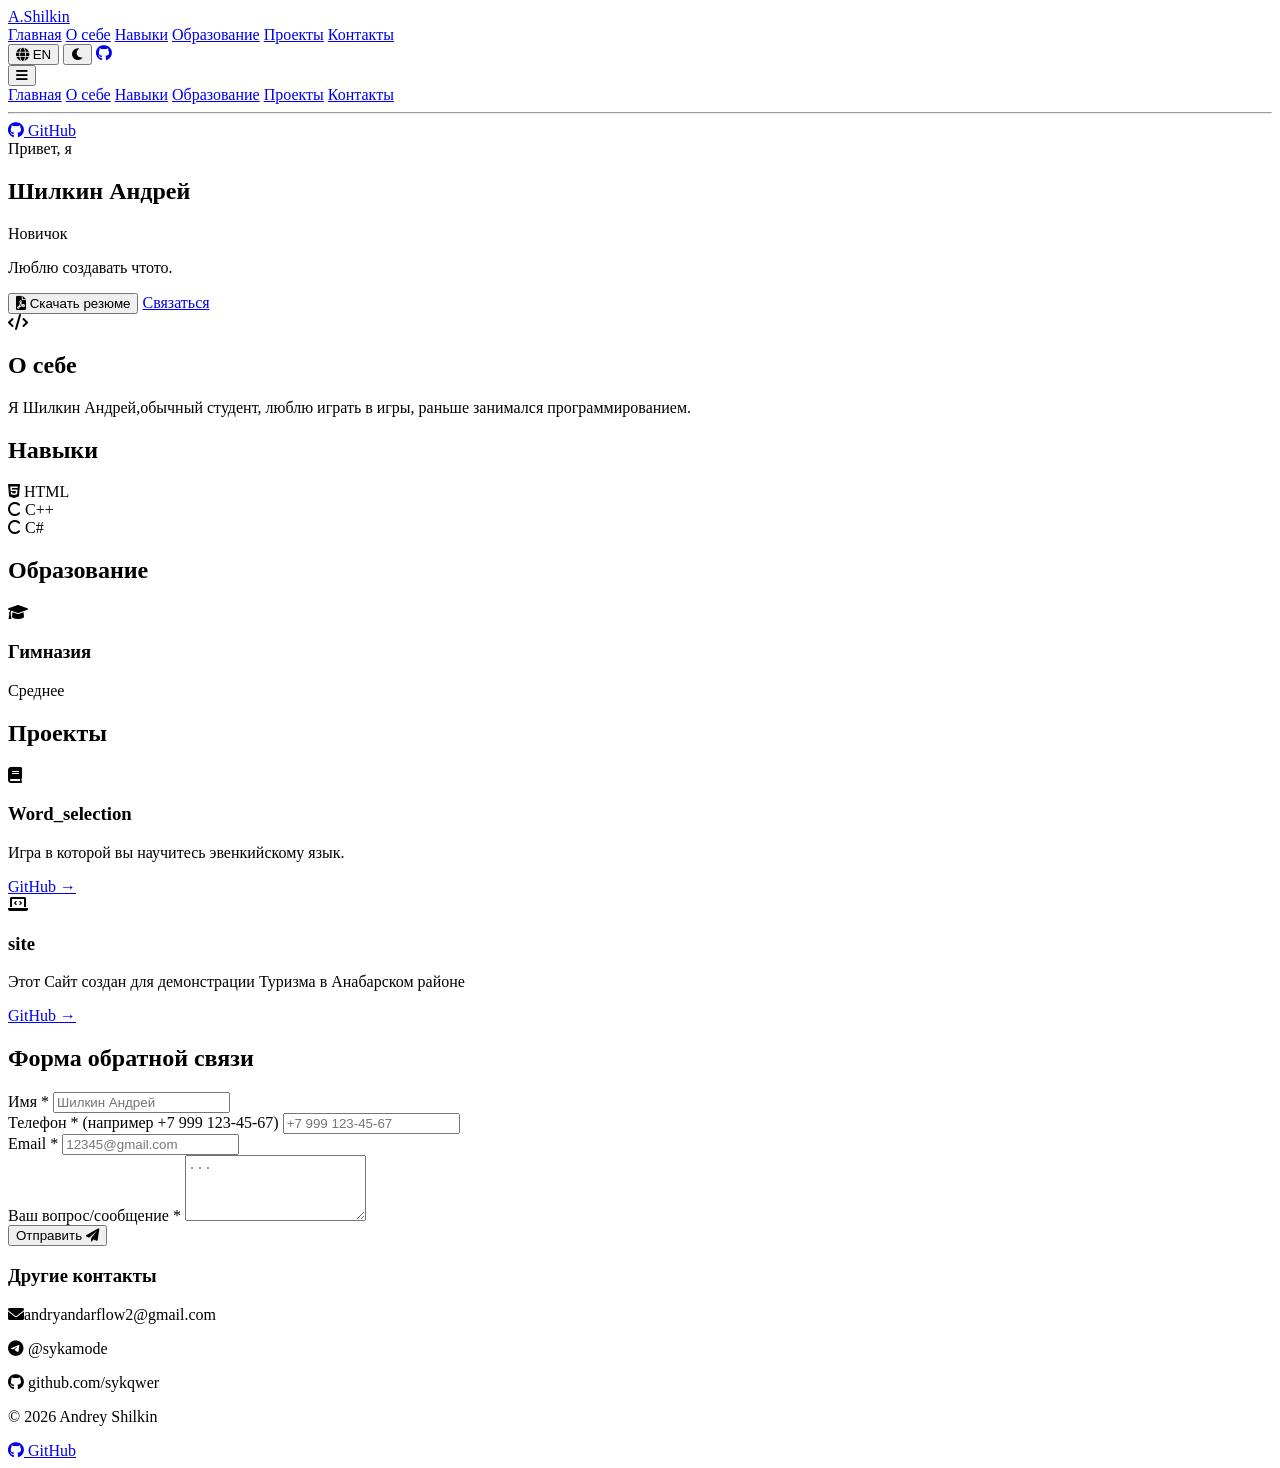
==== index.html @ fe5ea73e "Add files via upload" ====
<!DOCTYPE html>
<html lang="ru">
<head>
    <meta charset="UTF-8">
    <meta name="viewport" content="width=device-width, initial-scale=1.0, viewport-fit=cover">
    <title> Портфолио</title>
    <meta name="description" content="Портфолио Шилкина Андрея">
    <!-- Font Awesome 6 (free icons) -->
    <link rel="stylesheet" href="https://cdnjs.cloudflare.com/ajax/libs/font-awesome/6.0.0-beta3/css/all.min.css">
    <!-- Google Fonts: Inter modern sans -->
    <link href="https://fonts.googleapis.com/css2?family=Inter:opsz,wght@14..32,300;14..32,400;14..32,500;14..32,600;14..32,700&display=swap" rel="stylesheet">
    <link rel="stylesheet" href="css/style.css">
    <link rel="shortcut icon" href="data:image/svg+xml,%3Csvg xmlns='http://www.w3.org/2000/svg' viewBox='0 0 100 100'%3E%3Crect width='100' height='100' fill='%233b82f6'/%3E%3Ctext x='50' y='68' font-size='70' text-anchor='middle' fill='white' font-weight='bold'%3EA%3C/text%3E%3C/svg%3E" type="image/svg+xml">
</head>
<body class="light-mode">
    <!-- Header / Navigation -->
    <header class="header">
        <div class="container header-container">
            <a href="index.html" class="logo">A.Shilkin</a>
            <nav class="nav-links">
                <a href="#home">Главная</a>
                <a href="#about">О себе</a>
                <a href="#skills">Навыки</a>
                <a href="#education">Образование</a>
                <a href="#projects">Проекты</a>
                <a href="#contact">Контакты</a>
            </nav>
            <div class="header-controls">
                <!-- Language Toggle -->
                <button class="icon-btn" id="langToggle" aria-label="Switch language">
                    <i class="fas fa-globe"></i> <span id="langLabel">EN</span>
                </button>
                <!-- Theme Toggle -->
                <button class="icon-btn" id="themeToggle" aria-label="Switch theme">
                    <i class="fas fa-moon"></i>
                </button>
                <!-- GitHub link (mandatory) -->
                <a href="https://github.com/sykqwer" target="_blank" class="icon-btn github-header" aria-label="GitHub">
                    <i class="fab fa-github"></i>
                </a>
            </div>
            <!-- Mobile menu button -->
            <button class="mobile-menu-btn" id="mobileMenuBtn" aria-label="Menu">
                <i class="fas fa-bars"></i>
            </button>
        </div>
        <!-- Mobile nav -->
        <div class="mobile-nav" id="mobileNav">
            <a href="#home">Главная</a>
            <a href="#about">О себе</a>
            <a href="#skills">Навыки</a>
            <a href="#education">Образование</a>
            <a href="#projects">Проекты</a>
            <a href="#contact">Контакты</a>
            <hr>
            <a href="https://github.com/sykqwer" target="_blank"><i class="fab fa-github"></i> GitHub</a>
        </div>
    </header>

    <main>
        <!-- Hero / Home section -->
        <section id="home" class="section hero">
            <div class="container hero-grid">
                <div class="hero-content">
                    <span class="hero-badge" data-en="Hello, I'm" data-ru="Привет, я">Привет, я</span>
                    <h1 class="hero-title">Шилкин Андрей</h1>
                    <p class="hero-subtitle" data-en="beginner" data-ru="Новичок">Новичок</p>
                    <p class="hero-desc" data-en="I love to create something." data-ru="Люблю создавать чтото.">Люблю создавать чтото.</p>
                    <div class="hero-buttons">
                        <button id="downloadPdfBtn" class="btn btn-primary"><i class="fas fa-file-pdf"></i> <span data-en="Download CV" data-ru="Скачать резюме">Скачать резюме</span></button>
                        <a href="#contact" class="btn btn-outline"><span data-en="Contact me" data-ru="Связаться">Связаться</span></a>
                    </div>
                </div>
                <div class="hero-avatar">
                    <div class="avatar-circle">
                        <i class="fas fa-code"></i>
                    </div>
                </div>
            </div>
        </section>

        <!-- About Section -->
        <section id="about" class="section">
            <div class="container">
                <h2 class="section-title" data-en="About me" data-ru="О себе">О себе</h2>
                <div class="about-card">
                    <p data-en="I'm Andrey Shilkin, an ordinary student. I love playing games and used to do programming." data-ru="Я Шилкин Андрей,обычный студент, люблю играть в игры, раньше занимался программированием. ">Я Шилкин Андрей,обычный студент, люблю играть в игры, раньше занимался программированием.</p>
                    <p class="about-detail" data-en="" data-ru=""></p>
                </div>
            </div>
        </section>

        <!-- Skills Section -->
        <section id="skills" class="section alt-bg">
            <div class="container">
                <h2 class="section-title" data-en="Tech Skills" data-ru="Навыки">Навыки</h2>
                <div class="skills-grid">
                    <div class="skill-card"><i class="fab fa-html5"></i> HTML <span></span><div><div ></div></div></div>
                    <div class="skill-card"><i class="fab fa-c"></i> С++ <span></span><div><div></div></div></div>
                    <div class="skill-card"><i class="fab fa-c"></i> С# <span></span><div><div></div></div></div>
                    
                </div>
            </div>
        </section>

        <!-- Education Section -->
        <section id="education" class="section">
            <div class="container">
                <h2 class="section-title" data-en="Education " data-ru="Образование ">Образование </h2>
                <div class="edu-list">
                    <div class="edu-item"><i class="fas fa-graduation-cap"></i><div><h3 data-en="Gymnasium" data-ru="Гимназия">Гимназия</h3><p data-en="Average" data-ru="Среднее">Среднее</p></div></div>
                    
                </div>
            </div>
        </section>

        <!-- Projects Section -->
        <section id="projects" class="section alt-bg">
            <div class="container">
                <h2 class="section-title" data-en="Featured Projects" data-ru="Проекты">Проекты</h2>
                <div class="projects-grid">
                    <div class="project-card"><i class="fas fa-book"></i><h3>Word_selection</h3><p data-en="A game in which you will learn the Evenki language" data-ru=" Игра в которой вы научитесь эвенкийскому языку.">Игра в которой вы научитесь эвенкийскому язык.</p><a href="https://github.com/sykqwer/Word-selection/tree/main" class="project-link">GitHub →</a></div>
                    <div class="project-card"><i class="fas fa-laptop-code "></i><h3>site</h3><p data-en="This site is created to showcase Tourism in the Anabar region." data-ru="Этот Сайт создан для демонстрации Туризма в Анабарском районе.">Этот Сайт создан для демонстрации Туризма в Анабарском районе</p><a href="https://github.com/sykqwer/site" class="project-link">GitHub →</a></div>
                    
                </div>
            </div>
        </section>

        <!-- Contact & Feedback Form -->
        <section id="contact" class="section">
            <div class="container">
                <h2 class="section-title" data-en="Contact & Feedback" data-ru="Форма обратной связи">Форма обратной связи</h2>
                <div class="contact-wrapper">
                    <form id="feedbackForm" class="contact-form">
                        <div class="form-group">
                            <label for="name" data-en="Full name *" data-ru="Имя *">Имя *</label>
                            <input type="text" id="name" name="name" placeholder="Шилкин Андрей" required>
                            <span class="error-msg" id="nameError"></span>
                        </div>
                        <div class="form-group">
                            <label for="phone" data-en="Phone * (e.g. +7 999 123-45-67)" data-ru="Телефон * (например +7 999 123-45-67)">Телефон * (например +7 999 123-45-67)</label>
                            <input type="tel" id="phone" name="phone" placeholder="+7 999 123-45-67" required>
                            <span class="error-msg" id="phoneError"></span>
                        </div>
                        <div class="form-group">
                            <label for="email" data-en="Email *" data-ru="Email *">Email *</label>
                            <input type="email" id="email" name="email" placeholder="12345@gmail.com" required>
                            <span class="error-msg" id="emailError"></span>
                        </div>
                        <div class="form-group">
                            <label for="message" data-en="Your question / message *" data-ru="Ваш вопрос/сообщение *">Ваш вопрос/сообщение *</label>
                            <textarea id="message" name="message" rows="4" required placeholder="..." ></textarea>
                            <span class="error-msg" id="messageError"></span>
                        </div>
                        <button type="submit" class="btn btn-primary" id="formSubmitBtn"><span data-en="Send message" data-ru="Отправить">Отправить</span> <i class="fas fa-paper-plane"></i></button>
                        <div id="formStatus" class="form-status"></div>
                    </form>
                    <div class="contact-info">
                        <h3 data-en="Other ways to reach me" data-ru="Другие контакты">Другие контакты</h3>
                        <p><i class="fas fa-envelope"></i>andryandarflow2@gmail.com</p>
                        <p><i class="fab fa-telegram"></i> @sykamode</p>
                        <p><i class="fab fa-github"></i> github.com/sykqwer</p>
                    </div>
                </div>
            </div>
        </section>
    </main>

    <footer class="footer">
        <div class="container footer-content">
            <p>© 2026 Andrey Shilkin</p>
            <div class="footer-links">
                <a href="https://github.com/sykqwer" target="_blank"><i class="fab fa-github"></i> GitHub</a>
            </div>
        </div>
    </footer>

    <!-- JS modules -->
    <script src="js/theme.js"></script>
    <script src="js/lang.js"></script>
    <script src="js/form.js"></script>
    <script src="js/pdf.js"></script>
    <script src="js/mobile.js"></script>
</body>
</html>
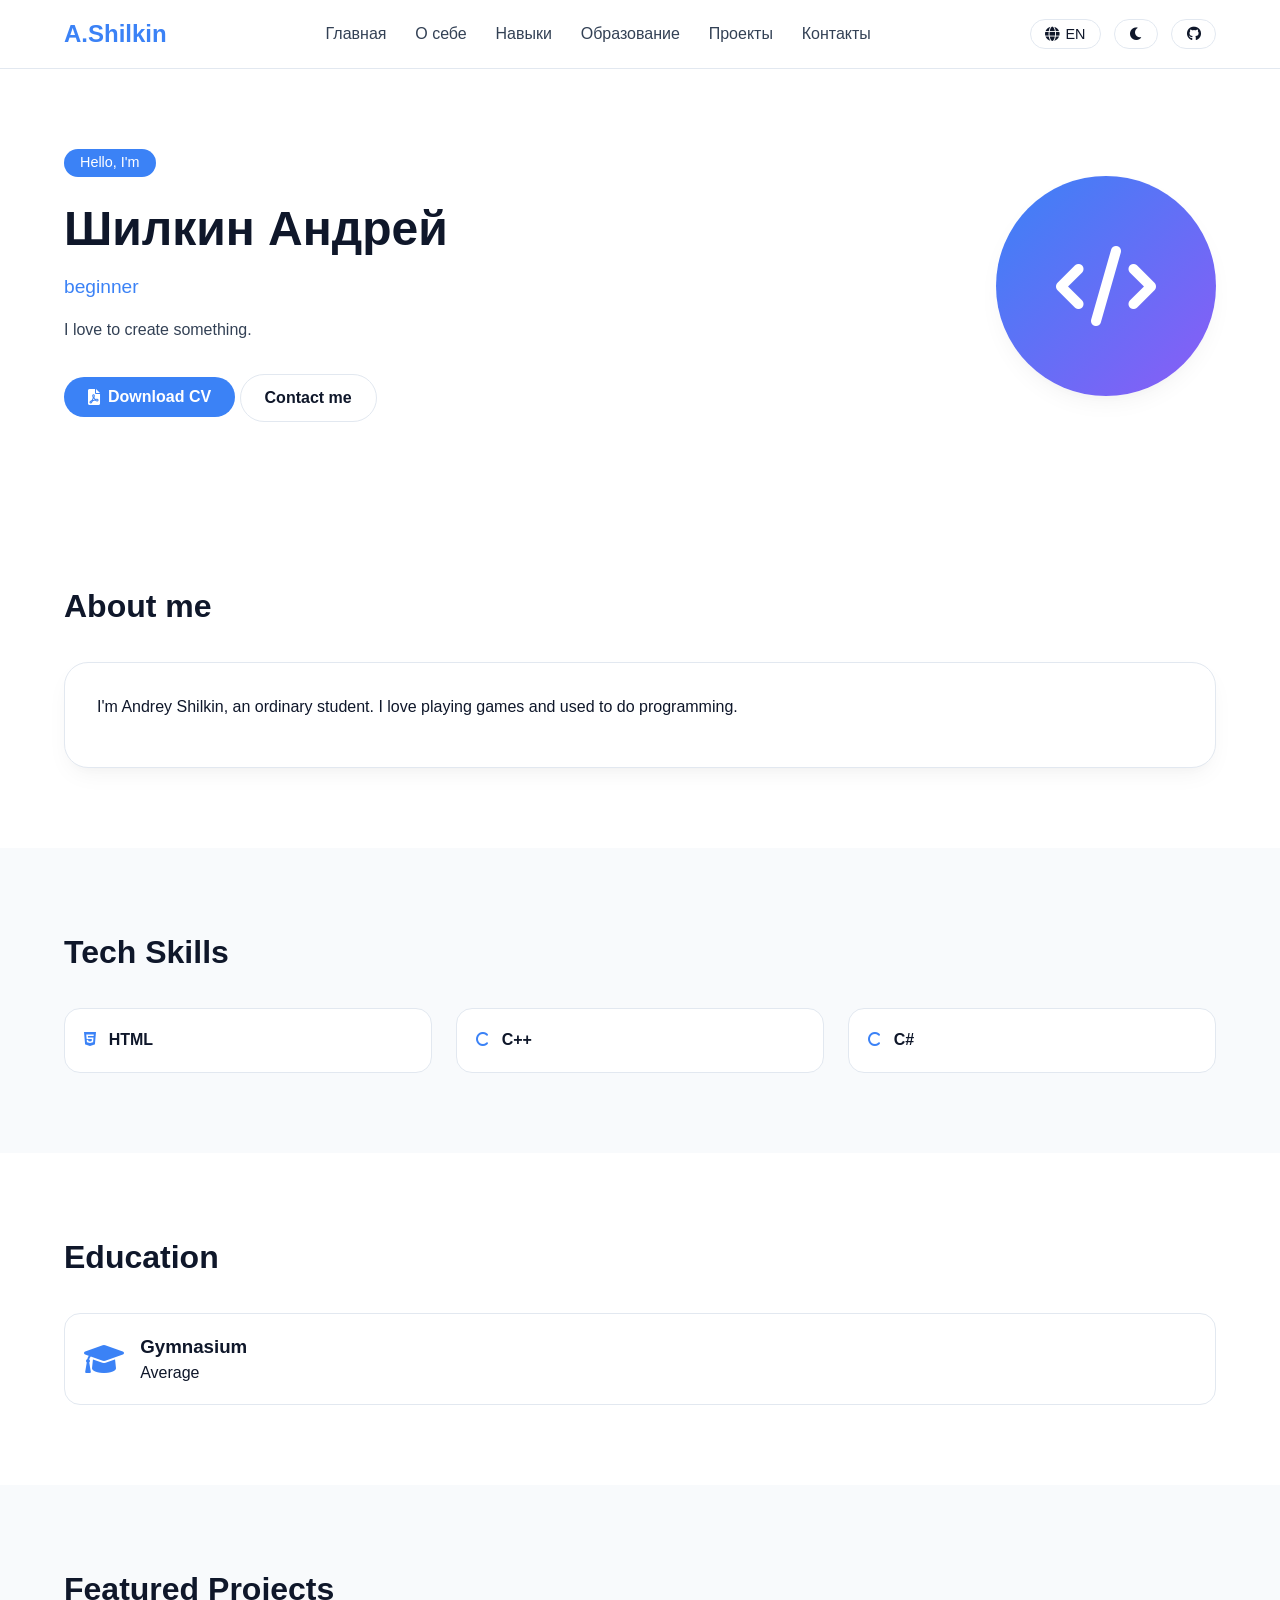
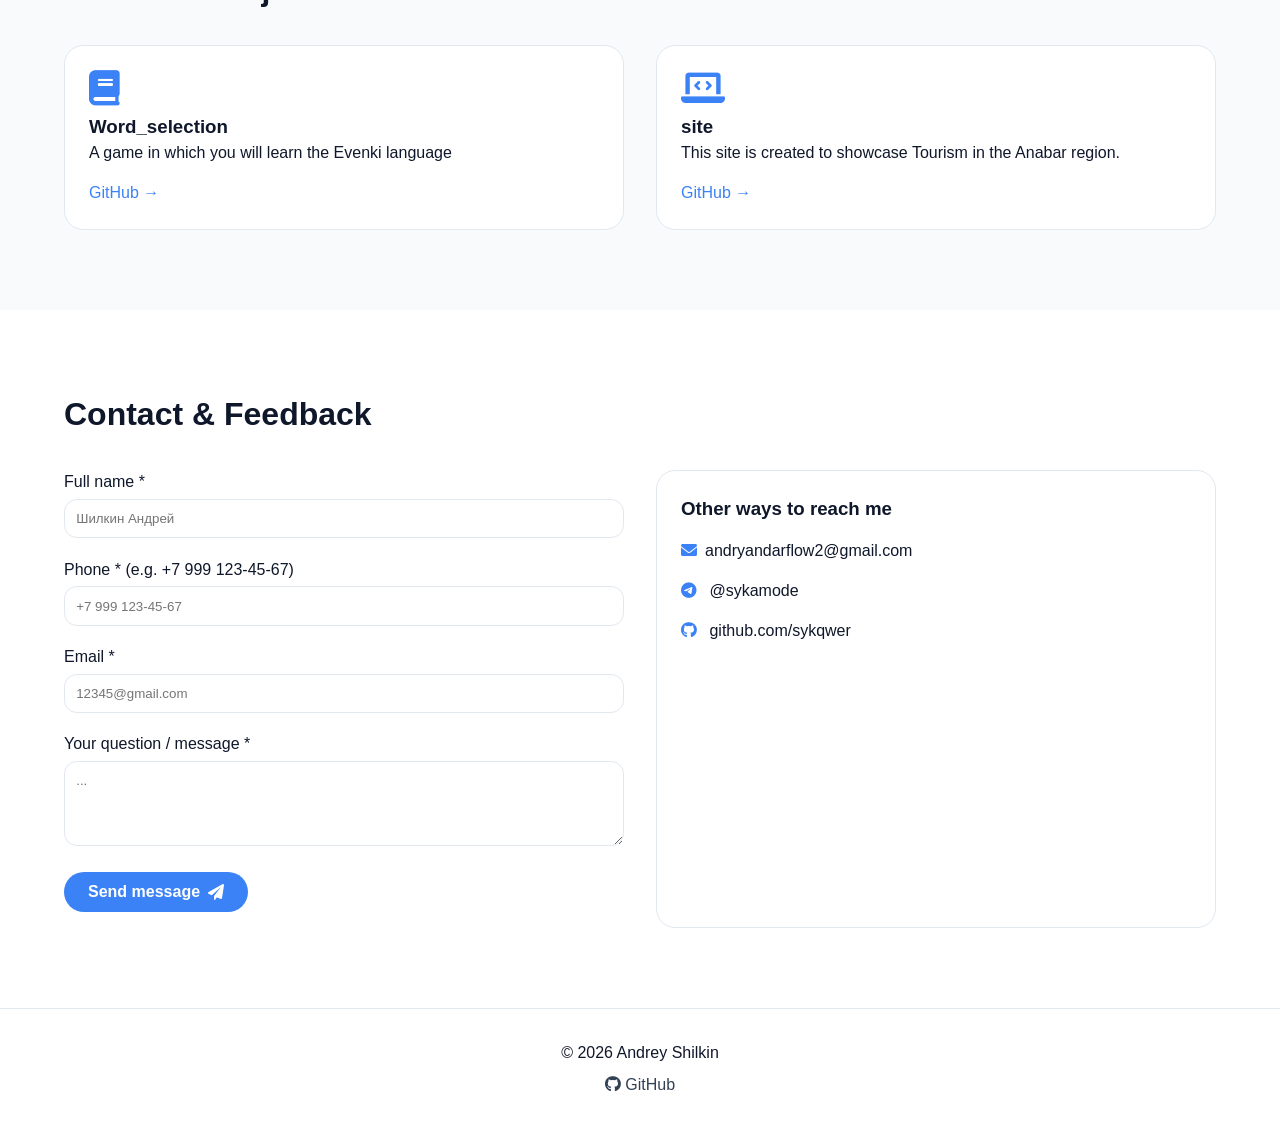
==== commit 2ad98fc3: "Update index.html добавил базовая структура HTML" ====
--- a/index.html
+++ b/index.html
@@ -182,4 +182,4 @@
     <script src="js/pdf.js"></script>
     <script src="js/mobile.js"></script>
 </body>
-</html>+</html>
--- a/css/style.css
+++ b/css/style.css
@@ -0,0 +1,449 @@
+/* css/style.css - ПОЛНОСТЬЮ ИСПРАВЛЕННАЯ ВЕРСИЯ */
+:root {
+    --bg-primary: #ffffff;
+    --bg-secondary: #f8fafc;
+    --text-primary: #0f172a;
+    --text-secondary: #334155;
+    --accent: #3b82f6;
+    --accent-hover: #2563eb;
+    --card-bg: #ffffff;
+    --border: #e2e8f0;
+    --shadow: 0 10px 25px -5px rgba(0,0,0,0.05), 0 8px 10px -6px rgba(0,0,0,0.02);
+    --transition: 0.2s ease;
+    --bg-primary-rgb: 255, 255, 255;
+}
+
+body.dark-mode {
+    --bg-primary: #0f172a;
+    --bg-secondary: #1e293b;
+    --text-primary: #f1f5f9;
+    --text-secondary: #cbd5e1;
+    --card-bg: #1e293b;
+    --border: #334155;
+    --shadow: 0 10px 25px -5px rgba(0,0,0,0.3);
+    --bg-primary-rgb: 15, 23, 42;
+}
+
+* {
+    margin: 0;
+    padding: 0;
+    box-sizing: border-box;
+}
+
+body {
+    font-family: 'Inter', sans-serif;
+    background: var(--bg-primary);
+    color: var(--text-primary);
+    line-height: 1.5;
+    transition: background-color 0.3s ease, color 0.3s ease;
+}
+
+/* Убираем light-mode класс, используем только dark-mode */
+body.light-mode {
+    --bg-primary: #ffffff;
+    --bg-secondary: #f8fafc;
+    --text-primary: #0f172a;
+    --text-secondary: #334155;
+    --card-bg: #ffffff;
+    --border: #e2e8f0;
+    --bg-primary-rgb: 255, 255, 255;
+}
+
+.container {
+    max-width: 1200px;
+    margin: 0 auto;
+    padding: 0 1.5rem;
+}
+
+/* header */
+.header {
+    position: sticky;
+    top: 0;
+    background: var(--bg-primary);
+    border-bottom: 1px solid var(--border);
+    backdrop-filter: blur(8px);
+    background-color: rgba(var(--bg-primary-rgb), 0.95);
+    z-index: 100;
+    padding: 1rem 0;
+}
+.header-container {
+    display: flex;
+    justify-content: space-between;
+    align-items: center;
+    flex-wrap: wrap;
+    gap: 1rem;
+}
+.logo {
+    font-weight: 700;
+    font-size: 1.5rem;
+    color: var(--accent);
+    text-decoration: none;
+}
+.nav-links {
+    display: flex;
+    gap: 1.8rem;
+}
+.nav-links a {
+    text-decoration: none;
+    color: var(--text-secondary);
+    font-weight: 500;
+    transition: color 0.2s;
+}
+.nav-links a:hover {
+    color: var(--accent);
+}
+.header-controls {
+    display: flex;
+    gap: 0.8rem;
+    align-items: center;
+}
+.icon-btn {
+    background: transparent;
+    border: 1px solid var(--border);
+    border-radius: 2rem;
+    padding: 0.4rem 0.9rem;
+    cursor: pointer;
+    color: var(--text-primary);
+    font-size: 0.9rem;
+    transition: 0.2s;
+    display: inline-flex;
+    align-items: center;
+    gap: 0.4rem;
+}
+.icon-btn:hover {
+    background: var(--accent);
+    color: white;
+    border-color: var(--accent);
+}
+.github-header {
+    text-decoration: none;
+}
+.mobile-menu-btn {
+    display: none;
+    background: none;
+    border: none;
+    font-size: 1.5rem;
+    color: var(--text-primary);
+    cursor: pointer;
+}
+.mobile-nav {
+    display: none;
+}
+.section {
+    padding: 5rem 0;
+}
+.alt-bg {
+    background: var(--bg-secondary);
+}
+.section-title {
+    font-size: 2rem;
+    font-weight: 700;
+    margin-bottom: 2rem;
+    position: relative;
+    display: inline-block;
+}
+.hero-grid {
+    display: flex;
+    align-items: center;
+    justify-content: space-between;
+    gap: 2rem;
+    flex-wrap: wrap;
+}
+.hero-content {
+    flex: 1;
+}
+.hero-badge {
+    font-size: 0.9rem;
+    background: var(--accent);
+    color: white;
+    padding: 0.2rem 1rem;
+    border-radius: 2rem;
+    display: inline-block;
+    margin-bottom: 1rem;
+}
+.hero-title {
+    font-size: 3rem;
+    font-weight: 800;
+    margin-bottom: 0.5rem;
+}
+.hero-subtitle {
+    font-size: 1.2rem;
+    color: var(--accent);
+    margin-bottom: 1rem;
+}
+.hero-desc {
+    color: var(--text-secondary);
+    margin-bottom: 2rem;
+    max-width: 500px;
+}
+.btn {
+    padding: 0.7rem 1.5rem;
+    border-radius: 2rem;
+    text-decoration: none;
+    font-weight: 600;
+    display: inline-flex;
+    align-items: center;
+    gap: 0.5rem;
+    transition: 0.2s;
+    cursor: pointer;
+    border: none;
+    font-size: 1rem;
+    font-family: inherit;
+}
+.btn-primary {
+    background: var(--accent);
+    color: white;
+}
+.btn-primary:hover {
+    background: var(--accent-hover);
+    transform: translateY(-2px);
+}
+.btn-outline {
+    border: 1px solid var(--border);
+    background: transparent;
+    color: var(--text-primary);
+}
+.hero-avatar .avatar-circle {
+    width: 220px;
+    height: 220px;
+    background: linear-gradient(135deg, var(--accent), #8b5cf6);
+    border-radius: 50%;
+    display: flex;
+    align-items: center;
+    justify-content: center;
+    font-size: 5rem;
+    color: white;
+    box-shadow: var(--shadow);
+}
+.about-card {
+    background: var(--card-bg);
+    padding: 2rem;
+    border-radius: 1.5rem;
+    box-shadow: var(--shadow);
+    border: 1px solid var(--border);
+}
+.about-detail {
+    margin-top: 1rem;
+    color: var(--text-secondary);
+}
+.skills-grid {
+    display: grid;
+    grid-template-columns: repeat(auto-fit, minmax(260px, 1fr));
+    gap: 1.5rem;
+}
+.skill-card {
+    background: var(--card-bg);
+    padding: 1.2rem;
+    border-radius: 1rem;
+    border: 1px solid var(--border);
+    font-weight: 600;
+}
+.skill-card i {
+    margin-right: 0.5rem;
+    color: var(--accent);
+}
+.skill-bar {
+    margin-top: 0.5rem;
+    background: var(--border);
+    border-radius: 1rem;
+    overflow: hidden;
+}
+.skill-bar div {
+    background: var(--accent);
+    height: 8px;
+    width: 0%;
+    border-radius: 1rem;
+    transition: width 0.3s;
+}
+.edu-list {
+    display: flex;
+    flex-direction: column;
+    gap: 1.5rem;
+}
+.edu-item {
+    display: flex;
+    gap: 1rem;
+    align-items: center;
+    background: var(--card-bg);
+    padding: 1.2rem;
+    border-radius: 1rem;
+    border: 1px solid var(--border);
+}
+.edu-item i {
+    font-size: 2rem;
+    color: var(--accent);
+}
+.projects-grid {
+    display: grid;
+    grid-template-columns: repeat(auto-fit, minmax(280px, 1fr));
+    gap: 2rem;
+}
+.project-card {
+    background: var(--card-bg);
+    padding: 1.5rem;
+    border-radius: 1.2rem;
+    border: 1px solid var(--border);
+    transition: transform 0.2s;
+}
+.project-card:hover {
+    transform: translateY(-5px);
+}
+.project-card i {
+    font-size: 2.2rem;
+    color: var(--accent);
+    margin-bottom: 0.5rem;
+}
+.project-link {
+    color: var(--accent);
+    text-decoration: none;
+    font-weight: 500;
+    display: inline-block;
+    margin-top: 1rem;
+}
+.contact-wrapper {
+    display: grid;
+    grid-template-columns: 1fr 1fr;
+    gap: 2rem;
+}
+.contact-form .form-group {
+    margin-bottom: 1.2rem;
+}
+.contact-form label {
+    display: block;
+    margin-bottom: 0.3rem;
+    font-weight: 500;
+}
+.contact-form input, 
+.contact-form textarea {
+    width: 100%;
+    padding: 0.7rem;
+    border-radius: 0.8rem;
+    border: 1px solid var(--border);
+    background: var(--bg-primary);
+    color: var(--text-primary);
+    font-family: inherit;
+    transition: border 0.2s;
+}
+.contact-form input:focus, 
+.contact-form textarea:focus {
+    outline: none;
+    border-color: var(--accent);
+}
+.error-msg {
+    font-size: 0.8rem;
+    color: #ef4444;
+    display: block;
+    margin-top: 0.2rem;
+}
+.form-status {
+    margin-top: 1rem;
+}
+.contact-info {
+    background: var(--card-bg);
+    padding: 1.5rem;
+    border-radius: 1.2rem;
+    border: 1px solid var(--border);
+}
+.contact-info p {
+    margin: 1rem 0;
+}
+.contact-info i {
+    margin-right: 0.5rem;
+    color: var(--accent);
+}
+.footer {
+    border-top: 1px solid var(--border);
+    padding: 2rem 0;
+    text-align: center;
+}
+.footer-links a {
+    color: var(--text-secondary);
+    text-decoration: none;
+    margin-top: 0.5rem;
+    display: inline-block;
+}
+
+@media (max-width: 768px) {
+    .nav-links, .header-controls {
+        display: none;
+    }
+    .mobile-menu-btn {
+        display: block;
+    }
+    .mobile-nav {
+        display: flex;
+        flex-direction: column;
+        background: var(--bg-primary);
+        padding: 1rem;
+        gap: 1rem;
+        border-bottom: 1px solid var(--border);
+        position: fixed;
+        top: 70px;
+        left: 0;
+        right: 0;
+        z-index: 99;
+        transform: translateX(100%);
+        transition: transform 0.3s ease;
+    }
+    .mobile-nav.open {
+        transform: translateX(0);
+    }
+    .mobile-nav a {
+        text-decoration: none;
+        color: var(--text-primary);
+        padding: 0.5rem;
+    }
+    .hero-grid {
+        flex-direction: column-reverse;
+        text-align: center;
+    }
+    .hero-title {
+        font-size: 2.2rem;
+    }
+    .hero-desc {
+        margin-left: auto;
+        margin-right: auto;
+    }
+    .hero-buttons {
+        justify-content: center;
+    }
+    .contact-wrapper {
+        grid-template-columns: 1fr;
+    }
+    .section {
+        padding: 3rem 0;
+    }
+    .section-title {
+        font-size: 1.75rem;
+    }
+}
+
+@media print {
+    .header, 
+    .footer, 
+    .hero-buttons, 
+    .icon-btn, 
+    .mobile-menu-btn, 
+    .header-controls, 
+    .contact-form, 
+    .contact-info,
+    .nav-links {
+        display: none !important;
+    }
+    body {
+        margin: 0;
+        padding: 1cm;
+        background: white;
+        color: black;
+    }
+    .section {
+        break-inside: avoid;
+        padding: 1rem 0;
+    }
+    .hero-avatar {
+        display: none;
+    }
+    .hero-grid {
+        flex-direction: column;
+    }
+}
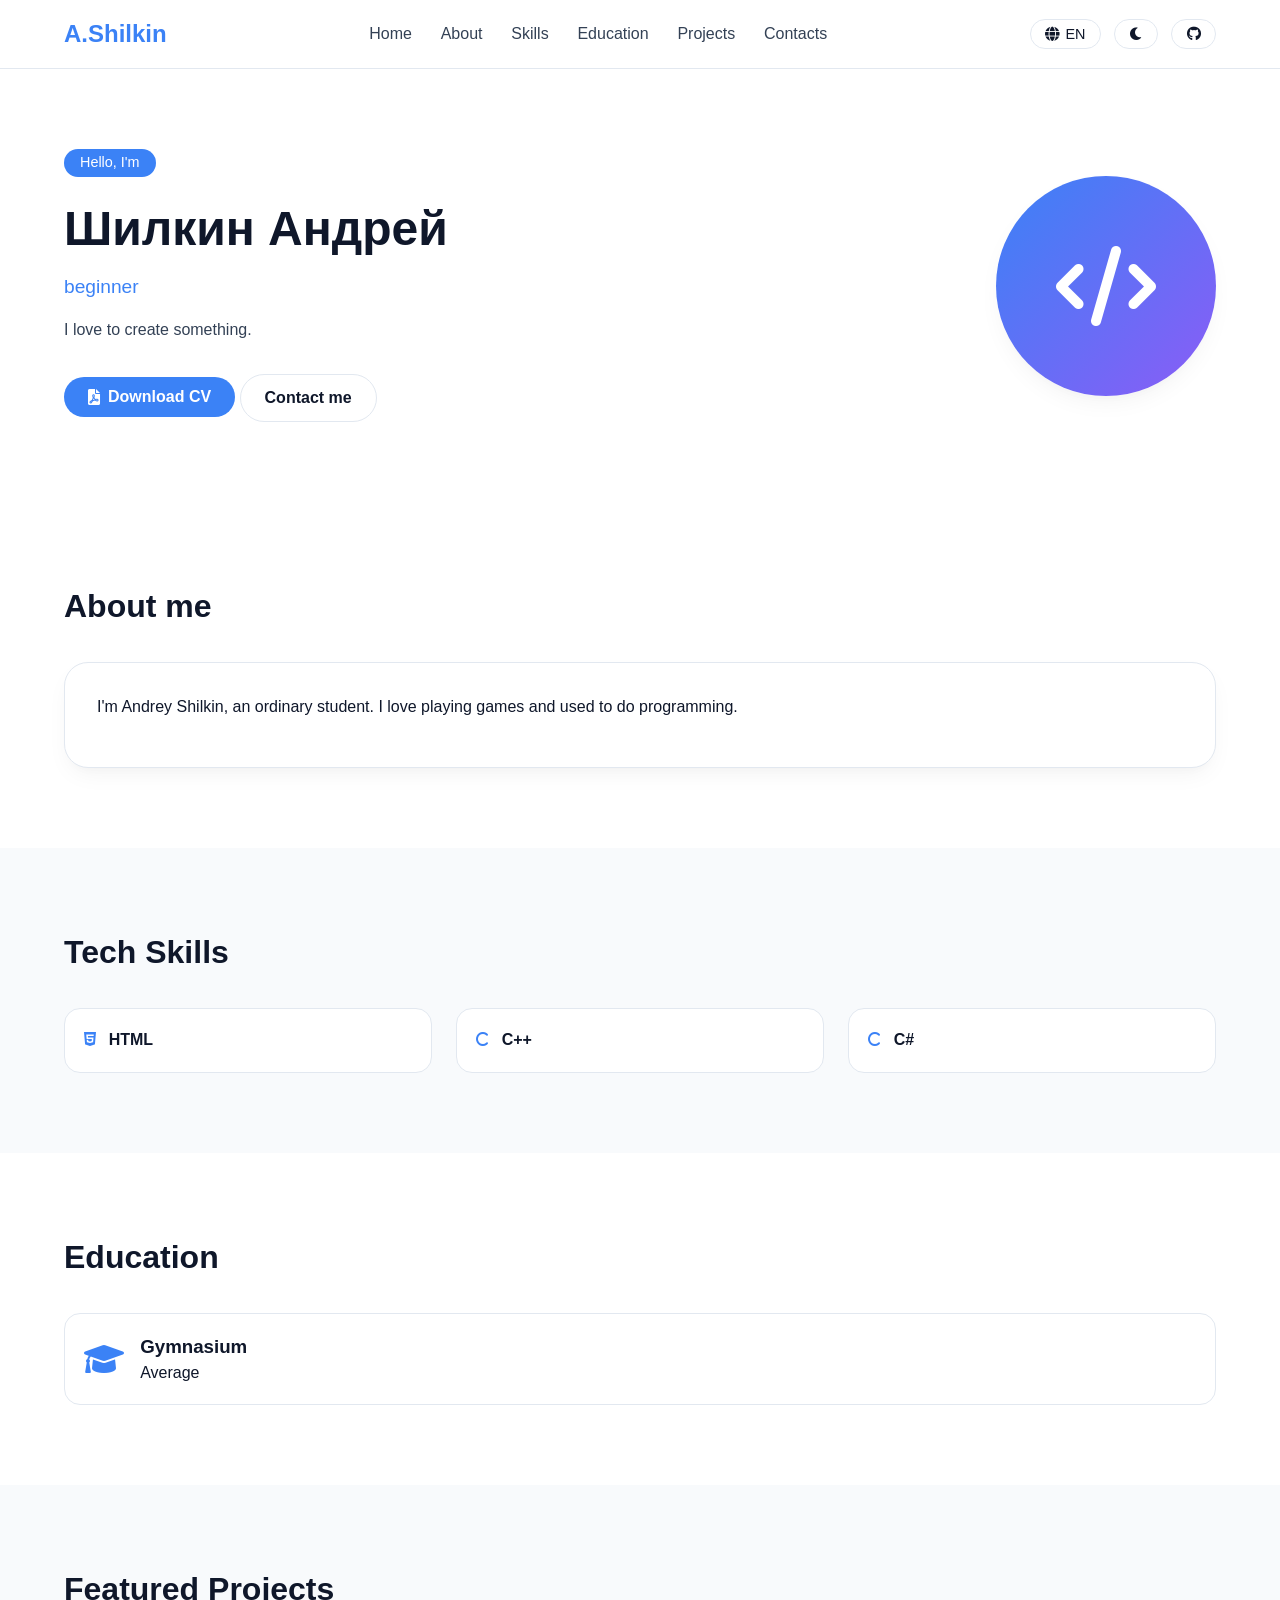
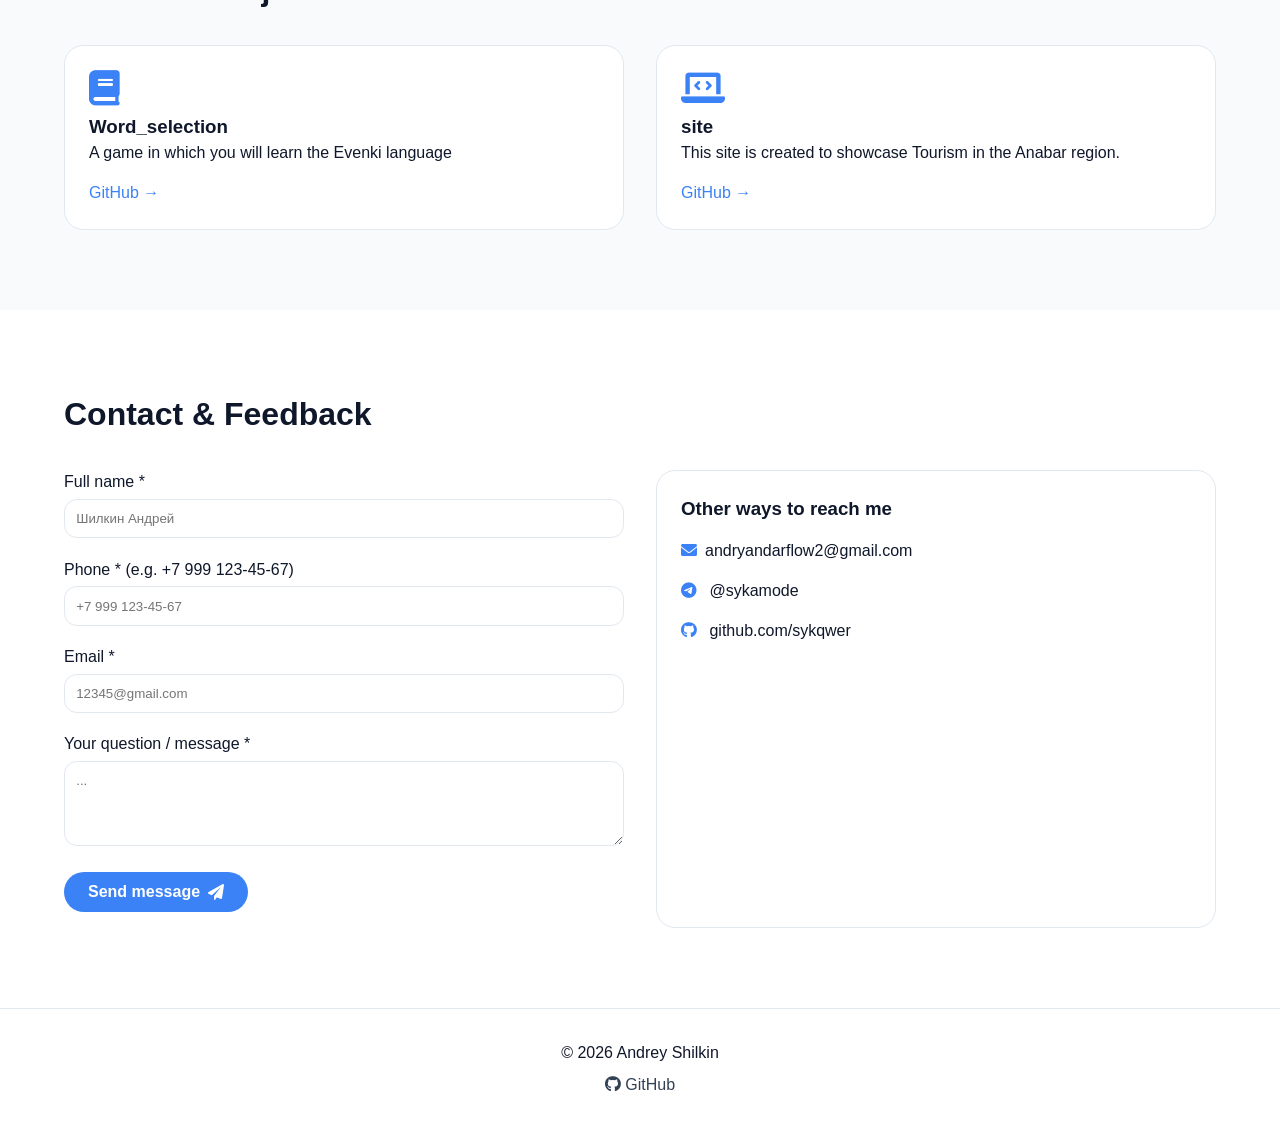
==== commit 2ee9cd7f: "fix/menu-translation" ====
--- a/index.html
+++ b/index.html
@@ -5,9 +5,7 @@
     <meta name="viewport" content="width=device-width, initial-scale=1.0, viewport-fit=cover">
     <title> Портфолио</title>
     <meta name="description" content="Портфолио Шилкина Андрея">
-    <!-- Font Awesome 6 (free icons) -->
     <link rel="stylesheet" href="https://cdnjs.cloudflare.com/ajax/libs/font-awesome/6.0.0-beta3/css/all.min.css">
-    <!-- Google Fonts: Inter modern sans -->
     <link href="https://fonts.googleapis.com/css2?family=Inter:opsz,wght@14..32,300;14..32,400;14..32,500;14..32,600;14..32,700&display=swap" rel="stylesheet">
     <link rel="stylesheet" href="css/style.css">
     <link rel="shortcut icon" href="data:image/svg+xml,%3Csvg xmlns='http://www.w3.org/2000/svg' viewBox='0 0 100 100'%3E%3Crect width='100' height='100' fill='%233b82f6'/%3E%3Ctext x='50' y='68' font-size='70' text-anchor='middle' fill='white' font-weight='bold'%3EA%3C/text%3E%3C/svg%3E" type="image/svg+xml">
@@ -18,23 +16,23 @@
         <div class="container header-container">
             <a href="index.html" class="logo">A.Shilkin</a>
             <nav class="nav-links">
-                <a href="#home">Главная</a>
-                <a href="#about">О себе</a>
-                <a href="#skills">Навыки</a>
-                <a href="#education">Образование</a>
-                <a href="#projects">Проекты</a>
-                <a href="#contact">Контакты</a>
-            </nav>
+    <a href="#home" data-en="Home" data-ru="Главная">Главная</a>
+    <a href="#about" data-en="About" data-ru="О себе">О себе</a>
+    <a href="#skills" data-en="Skills" data-ru="Навыки">Навыки</a>
+    <a href="#education" data-en="Education" data-ru="Образование">Образование</a>
+    <a href="#projects" data-en="Projects" data-ru="Проекты">Проекты</a>
+    <a href="#contact" data-en="Contacts" data-ru="Контакты">Контакты</a>
+</nav>
             <div class="header-controls">
                 <!-- Language Toggle -->
                 <button class="icon-btn" id="langToggle" aria-label="Switch language">
                     <i class="fas fa-globe"></i> <span id="langLabel">EN</span>
                 </button>
-                <!-- Theme Toggle -->
+                <!-- Theme  -->
                 <button class="icon-btn" id="themeToggle" aria-label="Switch theme">
                     <i class="fas fa-moon"></i>
                 </button>
-                <!-- GitHub link (mandatory) -->
+                <!-- GitHub link  -->
                 <a href="https://github.com/sykqwer" target="_blank" class="icon-btn github-header" aria-label="GitHub">
                     <i class="fab fa-github"></i>
                 </a>
@@ -58,7 +56,7 @@
     </header>
 
     <main>
-        <!-- Hero / Home section -->
+        <!-- Home section -->
         <section id="home" class="section hero">
             <div class="container hero-grid">
                 <div class="hero-content">
@@ -175,7 +173,7 @@
         </div>
     </footer>
 
-    <!-- JS modules -->
+    <!-- JS  -->
     <script src="js/theme.js"></script>
     <script src="js/lang.js"></script>
     <script src="js/form.js"></script>
--- a/css/style.css
+++ b/css/style.css
@@ -1,4 +1,3 @@
-/* css/style.css - ПОЛНОСТЬЮ ИСПРАВЛЕННАЯ ВЕРСИЯ */
 :root {
     --bg-primary: #ffffff;
     --bg-secondary: #f8fafc;
@@ -38,7 +37,7 @@
     transition: background-color 0.3s ease, color 0.3s ease;
 }
 
-/* Убираем light-mode класс, используем только dark-mode */
+
 body.light-mode {
     --bg-primary: #ffffff;
     --bg-secondary: #f8fafc;
@@ -446,4 +445,4 @@
     .hero-grid {
         flex-direction: column;
     }
-}+}
